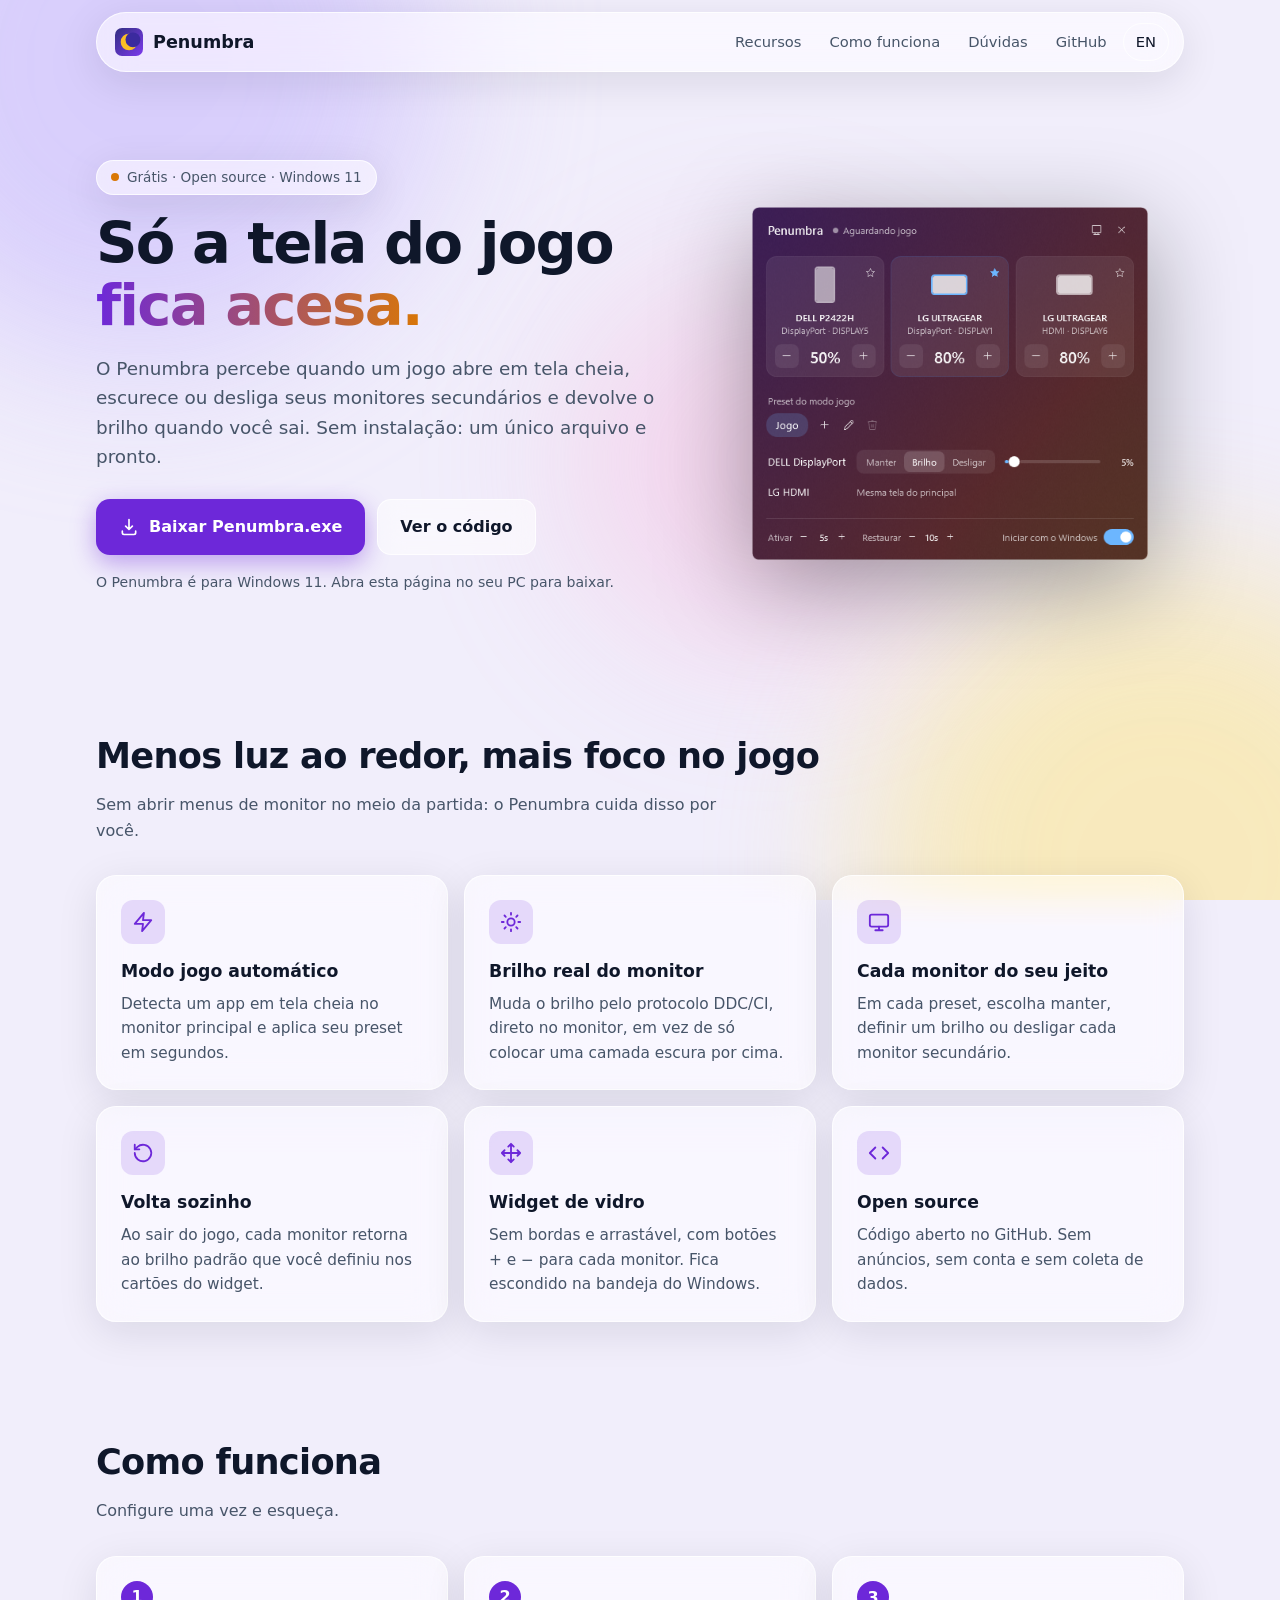
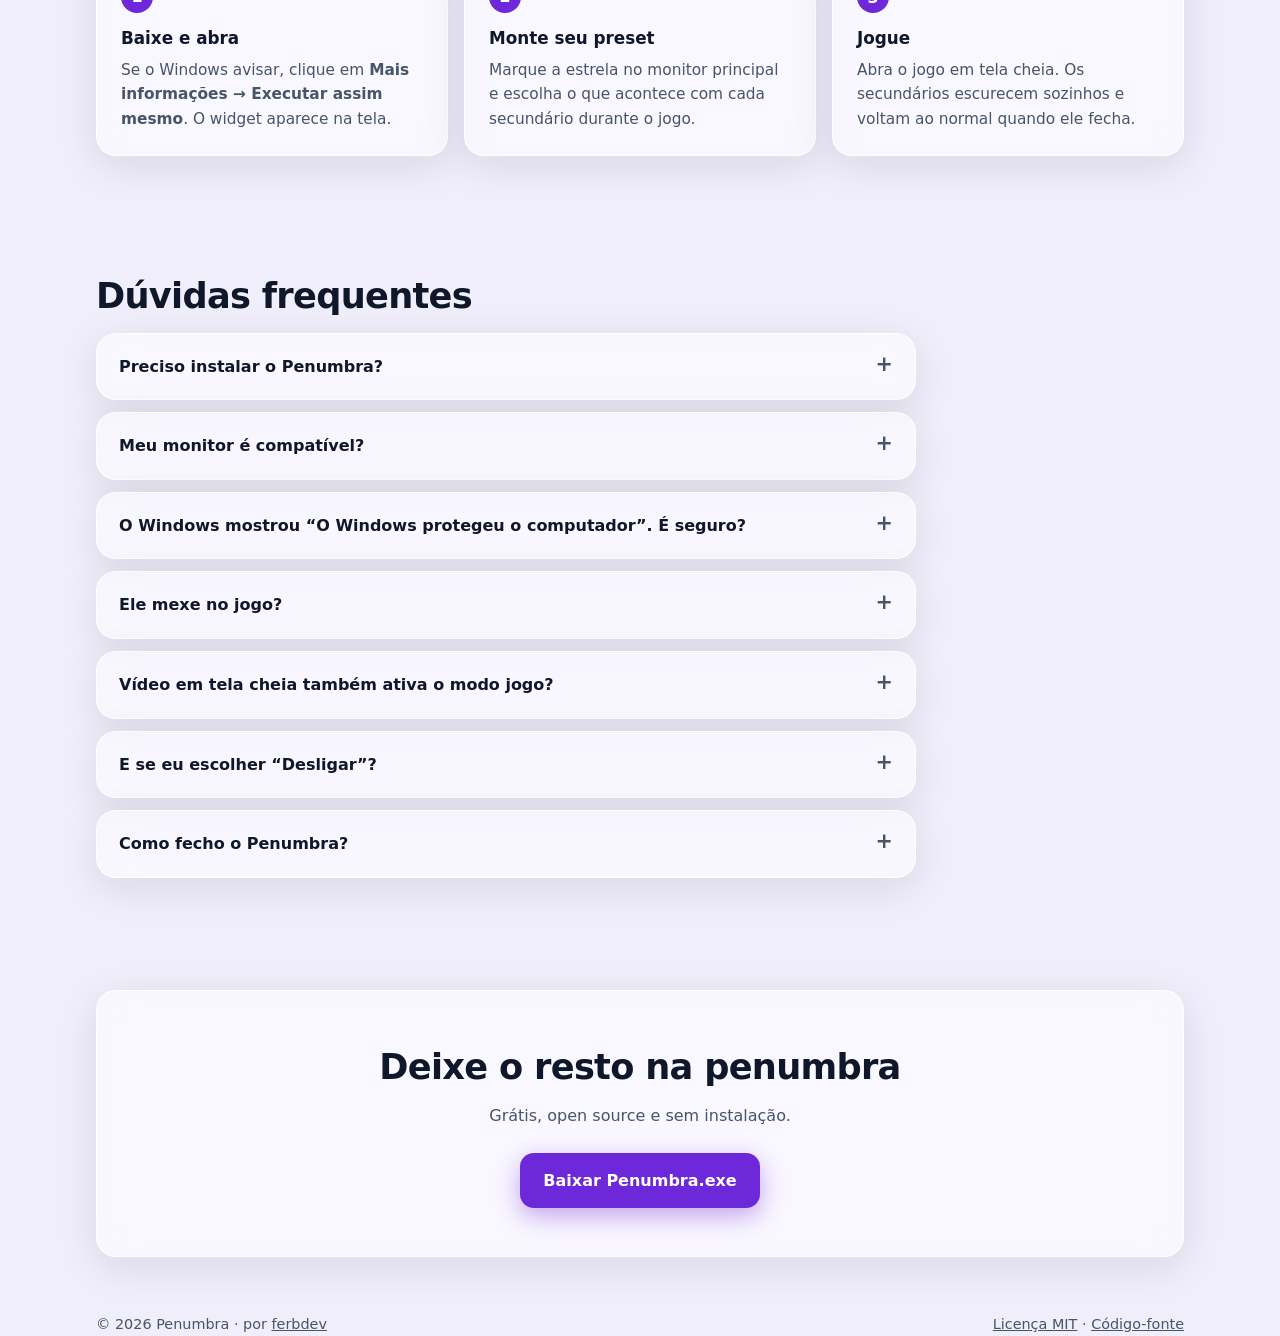
==== site/index.html @ 664ada7e "Primeira versao do Penumbra" ====
<!doctype html>
<html lang="pt-BR">
<head>
  <meta charset="utf-8">
  <meta name="viewport" content="width=device-width, initial-scale=1">
  <title>Penumbra: escureça os monitores secundários enquanto joga (grátis)</title>
  <meta name="description" content="Penumbra é um widget gratuito e open source para Windows 11 que detecta o jogo em tela cheia, escurece ou desliga os monitores secundários e restaura o brilho ao sair. Portátil: um único .exe.">
  <meta name="keywords" content="brilho monitor secundário, escurecer monitor jogando, controle de brilho windows, ddc/ci, modo jogo, múltiplos monitores, widget windows, grátis, open source">
  <meta name="theme-color" content="#f1eefb" media="(prefers-color-scheme: light)">
  <meta name="theme-color" content="#0c0a14" media="(prefers-color-scheme: dark)">
  <link rel="canonical" href="https://ferbdev.github.io/penumbra/">
  <link rel="alternate" hreflang="pt-BR" href="https://ferbdev.github.io/penumbra/">
  <link rel="alternate" hreflang="en" href="https://ferbdev.github.io/penumbra/en/">
  <link rel="alternate" hreflang="x-default" href="https://ferbdev.github.io/penumbra/en/">
  <link rel="icon" href="assets/favicon.svg" type="image/svg+xml">

  <meta property="og:type" content="website">
  <meta property="og:site_name" content="Penumbra">
  <meta property="og:locale" content="pt_BR">
  <meta property="og:locale:alternate" content="en_US">
  <meta property="og:url" content="https://ferbdev.github.io/penumbra/">
  <meta property="og:title" content="Penumbra: só a tela do jogo fica acesa">
  <meta property="og:description" content="Widget gratuito para Windows 11 que escurece os monitores secundários enquanto você joga. Um único .exe, sem instalação.">
  <meta property="og:image" content="https://ferbdev.github.io/penumbra/assets/og.png">
  <meta property="og:image:width" content="1200">
  <meta property="og:image:height" content="630">
  <meta property="og:image:alt" content="Widget Penumbra com o brilho de cada monitor e o preset do modo jogo">
  <meta name="twitter:card" content="summary_large_image">

  <link rel="stylesheet" href="assets/styles.css">

  <script type="application/ld+json">
  {
    "@context": "https://schema.org",
    "@type": "SoftwareApplication",
    "name": "Penumbra",
    "description": "Widget para Windows que escurece ou desliga os monitores secundários durante jogos em tela cheia e restaura o brilho ao sair.",
    "applicationCategory": "UtilitiesApplication",
    "operatingSystem": "Windows 11",
    "url": "https://ferbdev.github.io/penumbra/",
    "downloadUrl": "https://github.com/ferbdev/penumbra/releases/latest/download/Penumbra.exe",
    "screenshot": "https://ferbdev.github.io/penumbra/assets/widget.png",
    "image": "https://ferbdev.github.io/penumbra/assets/og.png",
    "inLanguage": ["pt-BR", "en"],
    "isAccessibleForFree": true,
    "license": "https://opensource.org/licenses/MIT",
    "offers": { "@type": "Offer", "price": "0", "priceCurrency": "BRL" },
    "author": { "@type": "Person", "name": "ferbdev", "url": "https://github.com/ferbdev" },
    "softwareVersion": "0.1.0",
    "processorRequirements": "x64",
    "sameAs": ["https://github.com/ferbdev/penumbra"]
  }
  </script>
</head>
<body>
  <div class="backdrop" aria-hidden="true"><span></span><span></span><span></span></div>

  <nav class="nav glass" aria-label="Principal">
    <a class="brand" href="./" aria-label="Penumbra, página inicial">
      <img src="assets/favicon.svg" alt="" width="28" height="28">
      Penumbra
    </a>
    <ul class="nav-links">
      <li><a href="#recursos">Recursos</a></li>
      <li><a href="#como-funciona">Como funciona</a></li>
      <li><a href="#faq">Dúvidas</a></li>
      <li><a href="https://github.com/ferbdev/penumbra" rel="noopener">GitHub</a></li>
      <li class="keep"><a class="lang" href="en/" hreflang="en" lang="en">EN</a></li>
    </ul>
  </nav>

  <main class="container">
    <section class="hero">
      <div>
        <span class="eyebrow glass"><span class="dot" aria-hidden="true"></span>Grátis · Open source · Windows 11</span>
        <h1>Só a tela do jogo <span class="grad">fica acesa.</span></h1>
        <p class="lead">
          O Penumbra percebe quando um jogo abre em tela cheia, escurece ou desliga seus monitores secundários
          e devolve o brilho quando você sai. Sem instalação: um único arquivo e pronto.
        </p>
        <div class="cta">
          <a class="btn btn-primary" href="https://github.com/ferbdev/penumbra/releases/latest/download/Penumbra.exe" data-action="download">
            <svg viewBox="0 0 24 24" fill="none" stroke="currentColor" stroke-width="2" stroke-linecap="round" stroke-linejoin="round" aria-hidden="true"><path d="M12 3v12m0 0-4-4m4 4 4-4M4 17v2a2 2 0 0 0 2 2h12a2 2 0 0 0 2-2v-2"/></svg>
            Baixar Penumbra.exe
          </a>
          <a class="btn btn-ghost" href="https://github.com/ferbdev/penumbra" rel="noopener">Ver o código</a>
        </div>
        <p class="meta" data-platform-note>Portátil · Windows 11 64 bits · não precisa instalar nada</p>
      </div>

      <div class="showcase">
        <img src="assets/widget.png" alt="Widget Penumbra com um cartão de brilho para cada monitor e o preset do modo jogo" width="500" height="445" fetchpriority="high">
      </div>
    </section>

    <section id="recursos" aria-labelledby="recursos-titulo">
      <h2 class="section-title" id="recursos-titulo">Menos luz ao redor, mais foco no jogo</h2>
      <p class="section-sub">Sem abrir menus de monitor no meio da partida: o Penumbra cuida disso por você.</p>
      <ul class="features">
        <li class="feature glass">
          <div class="icon"><svg viewBox="0 0 24 24" fill="none" stroke="currentColor" stroke-width="2" stroke-linecap="round" stroke-linejoin="round" aria-hidden="true"><path d="M13 2 3 14h9l-1 8 10-12h-9z"/></svg></div>
          <h3>Modo jogo automático</h3>
          <p>Detecta um app em tela cheia no monitor principal e aplica seu preset em segundos.</p>
        </li>
        <li class="feature glass">
          <div class="icon"><svg viewBox="0 0 24 24" fill="none" stroke="currentColor" stroke-width="2" stroke-linecap="round" aria-hidden="true"><circle cx="12" cy="12" r="4"/><path d="M12 2v2M12 20v2M4.9 4.9l1.4 1.4M17.7 17.7l1.4 1.4M2 12h2M20 12h2M4.9 19.1l1.4-1.4M17.7 6.3l1.4-1.4"/></svg></div>
          <h3>Brilho real do monitor</h3>
          <p>Muda o brilho pelo protocolo DDC/CI, direto no monitor, em vez de só colocar uma camada escura por cima.</p>
        </li>
        <li class="feature glass">
          <div class="icon"><svg viewBox="0 0 24 24" fill="none" stroke="currentColor" stroke-width="2" stroke-linecap="round" stroke-linejoin="round" aria-hidden="true"><rect x="2" y="4" width="20" height="13" rx="2"/><path d="M8 21h8M12 17v4"/></svg></div>
          <h3>Cada monitor do seu jeito</h3>
          <p>Em cada preset, escolha manter, definir um brilho ou desligar cada monitor secundário.</p>
        </li>
        <li class="feature glass">
          <div class="icon"><svg viewBox="0 0 24 24" fill="none" stroke="currentColor" stroke-width="2" stroke-linecap="round" stroke-linejoin="round" aria-hidden="true"><path d="M3 12a9 9 0 1 0 3-6.7L3 8"/><path d="M3 3v5h5"/></svg></div>
          <h3>Volta sozinho</h3>
          <p>Ao sair do jogo, cada monitor retorna ao brilho padrão que você definiu nos cartões do widget.</p>
        </li>
        <li class="feature glass">
          <div class="icon"><svg viewBox="0 0 24 24" fill="none" stroke="currentColor" stroke-width="2" stroke-linecap="round" stroke-linejoin="round" aria-hidden="true"><path d="M5 9l-3 3 3 3M9 5l3-3 3 3M15 19l-3 3-3-3M19 9l3 3-3 3M2 12h20M12 2v20"/></svg></div>
          <h3>Widget de vidro</h3>
          <p>Sem bordas e arrastável, com botões + e − para cada monitor. Fica escondido na bandeja do Windows.</p>
        </li>
        <li class="feature glass">
          <div class="icon"><svg viewBox="0 0 24 24" fill="none" stroke="currentColor" stroke-width="2" stroke-linecap="round" stroke-linejoin="round" aria-hidden="true"><path d="M16 18l6-6-6-6M8 6l-6 6 6 6"/></svg></div>
          <h3>Open source</h3>
          <p>Código aberto no GitHub. Sem anúncios, sem conta e sem coleta de dados.</p>
        </li>
      </ul>
    </section>

    <section id="como-funciona" aria-labelledby="como-titulo">
      <h2 class="section-title" id="como-titulo">Como funciona</h2>
      <p class="section-sub">Configure uma vez e esqueça.</p>
      <ol class="steps">
        <li class="step glass">
          <h3>Baixe e abra</h3>
          <p>Se o Windows avisar, clique em <strong>Mais informações → Executar assim mesmo</strong>. O widget aparece na tela.</p>
        </li>
        <li class="step glass">
          <h3>Monte seu preset</h3>
          <p>Marque a estrela no monitor principal e escolha o que acontece com cada secundário durante o jogo.</p>
        </li>
        <li class="step glass">
          <h3>Jogue</h3>
          <p>Abra o jogo em tela cheia. Os secundários escurecem sozinhos e voltam ao normal quando ele fecha.</p>
        </li>
      </ol>
    </section>

    <section id="faq" aria-labelledby="faq-titulo">
      <h2 class="section-title" id="faq-titulo">Dúvidas frequentes</h2>
      <div class="faq">
        <details class="glass">
          <summary>Preciso instalar o Penumbra?</summary>
          <p>Não. É um único arquivo <code>Penumbra.exe</code> com tudo embutido, inclusive o .NET. Basta baixar e abrir. Ele não pede permissão de administrador.</p>
        </details>
        <details class="glass">
          <summary>Meu monitor é compatível?</summary>
          <p>O monitor precisa aceitar DDC/CI, recurso comum em monitores externos e que às vezes precisa ser ligado no menu do próprio monitor. Telas de notebook, alguns adaptadores e algumas docks não oferecem esse controle. Quando não há resposta, o cartão mostra N/D.</p>
        </details>
        <details class="glass">
          <summary>O Windows mostrou “O Windows protegeu o computador”. É seguro?</summary>
          <p>Esse aviso do SmartScreen aparece para programas novos que ainda não têm assinatura digital. O código do Penumbra é aberto e o executável é gerado automaticamente no GitHub a partir dele, com o hash SHA-256 publicado em cada versão. Clique em <strong>Mais informações → Executar assim mesmo</strong>.</p>
        </details>
        <details class="glass">
          <summary>Ele mexe no jogo?</summary>
          <p>Não. O Penumbra só verifica se a janela ativa cobre o monitor principal. Ele não injeta nada no jogo e não lê a memória dele.</p>
        </details>
        <details class="glass">
          <summary>Vídeo em tela cheia também ativa o modo jogo?</summary>
          <p>Sim, porque a detecção é por tela cheia. Para assistir sem ativar, use <strong>Pausar detecção</strong> no menu do ícone da bandeja.</p>
        </details>
        <details class="glass">
          <summary>E se eu escolher “Desligar”?</summary>
          <p>Alguns monitores só voltam pelo botão físico, ou fazem o Windows mover as janelas abertas. Se isso acontecer com o seu, use brilho 0% no preset.</p>
        </details>
        <details class="glass">
          <summary>Como fecho o Penumbra?</summary>
          <p>O X do widget só o esconde. Para fechar de vez, clique com o botão direito no ícone da bandeja e escolha <strong>Sair</strong>.</p>
        </details>
      </div>
    </section>

    <section aria-labelledby="final-titulo">
      <div class="final-cta glass">
        <h2 class="section-title" id="final-titulo">Deixe o resto na penumbra</h2>
        <p class="section-sub" style="margin: 0 auto 24px;">Grátis, open source e sem instalação.</p>
        <div class="cta">
          <a class="btn btn-primary" href="https://github.com/ferbdev/penumbra/releases/latest/download/Penumbra.exe" data-action="download">Baixar Penumbra.exe</a>
        </div>
      </div>
    </section>
  </main>

  <footer class="container">
    <div class="row">
      <span>© 2026 Penumbra · por <a href="https://github.com/ferbdev" rel="noopener">ferbdev</a></span>
      <span><a href="https://github.com/ferbdev/penumbra/blob/main/LICENSE" rel="noopener">Licença MIT</a> · <a href="https://github.com/ferbdev/penumbra" rel="noopener">Código-fonte</a></span>
    </div>
  </footer>

  <script src="assets/app.js" defer></script>
</body>
</html>
---- site/assets/styles.css ----
:root {
  --bg: #f1eefb;
  --text: #0f172a;
  --muted: #475569;
  --accent: #6d28d9;
  --accent-2: #d97706;
  --accent-contrast: #ffffff;
  --glass: rgba(255, 255, 255, 0.55);
  --glass-strong: rgba(255, 255, 255, 0.72);
  --glass-border: rgba(255, 255, 255, 0.75);
  --shadow: 0 10px 40px rgba(15, 23, 42, 0.10);
  --blob-1: #c4b5fd;
  --blob-2: #fde68a;
  --blob-3: #f9a8d4;
  --radius: 20px;
  --max: 1120px;
  color-scheme: light;
}

@media (prefers-color-scheme: dark) {
  :root {
    --bg: #0c0a14;
    --text: #f1f5f9;
    --muted: #94a3b8;
    --accent: #a78bfa;
    --accent-2: #fbbf24;
    --accent-contrast: #0c0a14;
    --glass: rgba(24, 28, 37, 0.55);
    --glass-strong: rgba(24, 28, 37, 0.75);
    --glass-border: rgba(255, 255, 255, 0.08);
    --shadow: 0 10px 40px rgba(0, 0, 0, 0.45);
    --blob-1: #4c1d95;
    --blob-2: #b45309;
    --blob-3: #312e81;
    color-scheme: dark;
  }
}

* { box-sizing: border-box; }

html { scroll-behavior: smooth; }

body {
  margin: 0;
  min-height: 100vh;
  background: var(--bg);
  color: var(--text);
  font-family: "Segoe UI Variable Text", "Segoe UI", system-ui, -apple-system, Roboto, "Helvetica Neue", Arial, sans-serif;
  line-height: 1.6;
  -webkit-font-smoothing: antialiased;
  overflow-x: hidden;
}

/* Manchas de cor desfocadas atrás do vidro */
.backdrop {
  position: fixed;
  inset: 0;
  z-index: -1;
  overflow: hidden;
  pointer-events: none;
}
.backdrop span {
  position: absolute;
  width: 46vmax;
  height: 46vmax;
  border-radius: 50%;
  filter: blur(80px);
  opacity: 0.55;
}
.backdrop span:nth-child(1) { background: var(--blob-1); top: -18vmax; left: -12vmax; }
.backdrop span:nth-child(2) { background: var(--blob-2); bottom: -20vmax; right: -14vmax; }
.backdrop span:nth-child(3) { background: var(--blob-3); top: 30%; left: 45%; width: 30vmax; height: 30vmax; opacity: 0.35; }

.glass {
  background: var(--glass);
  border: 1px solid var(--glass-border);
  border-radius: var(--radius);
  box-shadow: var(--shadow);
  -webkit-backdrop-filter: blur(18px) saturate(160%);
  backdrop-filter: blur(18px) saturate(160%);
}

.container {
  width: 100%;
  max-width: var(--max);
  margin: 0 auto;
  padding: 0 16px;
}

a { color: var(--accent); }

/* Navegação */
.nav {
  position: sticky;
  top: 12px;
  z-index: 10;
  margin: 12px auto 0;
  max-width: calc(var(--max) - 32px);
  width: calc(100% - 32px);
  display: flex;
  align-items: center;
  justify-content: space-between;
  gap: 12px;
  padding: 10px 14px 10px 18px;
  border-radius: 999px;
}
.brand {
  display: flex;
  align-items: center;
  gap: 10px;
  font-weight: 700;
  font-size: 1.1rem;
  color: var(--text);
  text-decoration: none;
}
.brand img { width: 28px; height: 28px; }
.nav-links {
  display: flex;
  align-items: center;
  gap: 4px;
  list-style: none;
  margin: 0;
  padding: 0;
}
.nav-links a {
  display: block;
  padding: 6px 12px;
  border-radius: 999px;
  color: var(--muted);
  text-decoration: none;
  font-size: 0.92rem;
}
.nav-links a:hover { color: var(--text); background: var(--glass-strong); }
.nav-links .lang { border: 1px solid var(--glass-border); color: var(--text); }

/* Hero */
.hero {
  display: grid;
  grid-template-columns: 1.1fr 0.9fr;
  align-items: center;
  gap: 48px;
  padding: 88px 0 64px;
}
.eyebrow {
  display: inline-flex;
  align-items: center;
  gap: 8px;
  padding: 6px 14px;
  border-radius: 999px;
  font-size: 0.85rem;
  color: var(--muted);
}
.eyebrow .dot {
  width: 8px;
  height: 8px;
  border-radius: 50%;
  background: var(--accent-2);
  box-shadow: 0 0 0 0 var(--accent-2);
  animation: beat 1.6s ease-out infinite;
}
h1 {
  font-size: clamp(2.2rem, 5vw, 3.6rem);
  line-height: 1.08;
  letter-spacing: -0.03em;
  margin: 18px 0 16px;
}
h1 .grad {
  background: linear-gradient(90deg, var(--accent), var(--accent-2));
  -webkit-background-clip: text;
  background-clip: text;
  color: transparent;
}
.lead {
  font-size: 1.15rem;
  color: var(--muted);
  max-width: 34em;
  margin: 0 0 28px;
}
.cta {
  display: flex;
  flex-wrap: wrap;
  gap: 12px;
  align-items: center;
}
.btn {
  display: inline-flex;
  align-items: center;
  gap: 10px;
  padding: 14px 22px;
  border-radius: 14px;
  border: 1px solid transparent;
  font: inherit;
  font-weight: 600;
  font-size: 1rem;
  text-decoration: none;
  cursor: pointer;
  transition: transform 0.15s ease, box-shadow 0.15s ease, background 0.15s ease;
}
.btn svg { width: 20px; height: 20px; flex: none; }
.btn-primary {
  background: var(--accent);
  color: var(--accent-contrast);
  box-shadow: 0 8px 24px color-mix(in srgb, var(--accent) 40%, transparent);
}
.btn-primary:hover { transform: translateY(-1px); }
.btn-primary:disabled { opacity: 0.5; cursor: not-allowed; transform: none; }
.btn-ghost {
  background: var(--glass);
  border-color: var(--glass-border);
  color: var(--text);
  -webkit-backdrop-filter: blur(12px);
  backdrop-filter: blur(12px);
}
.btn-ghost:hover { background: var(--glass-strong); }
.btn:focus-visible { outline: 3px solid color-mix(in srgb, var(--accent) 50%, transparent); outline-offset: 2px; }
.meta {
  margin-top: 16px;
  font-size: 0.88rem;
  color: var(--muted);
}

.showcase {
  position: relative;
  display: grid;
  place-items: center;
  padding: 36px;
}
.showcase img {
  width: 100%;
  max-width: 480px;
  height: auto;
  filter: drop-shadow(0 24px 48px rgba(0, 0, 0, 0.35));
  animation: float 6s ease-in-out infinite;
}

/* Seções */
section { padding: 56px 0; }
.section-title {
  font-size: clamp(1.6rem, 3vw, 2.2rem);
  letter-spacing: -0.02em;
  margin: 0 0 8px;
}
.section-sub { color: var(--muted); margin: 0 0 32px; max-width: 40em; }

.features {
  display: grid;
  grid-template-columns: repeat(3, 1fr);
  gap: 16px;
  list-style: none;
  padding: 0;
  margin: 0;
}
.feature { padding: 24px; }
.feature .icon {
  display: grid;
  place-items: center;
  width: 44px;
  height: 44px;
  border-radius: 12px;
  background: color-mix(in srgb, var(--accent) 14%, transparent);
  color: var(--accent);
  margin-bottom: 14px;
}
.feature .icon svg { width: 22px; height: 22px; }
.feature h3 { margin: 0 0 6px; font-size: 1.08rem; }
.feature p { margin: 0; color: var(--muted); font-size: 0.96rem; }

.steps {
  display: grid;
  grid-template-columns: repeat(3, 1fr);
  gap: 16px;
  counter-reset: step;
  list-style: none;
  padding: 0;
  margin: 0;
}
.step { padding: 24px; position: relative; }
.step::before {
  counter-increment: step;
  content: counter(step);
  display: grid;
  place-items: center;
  width: 32px;
  height: 32px;
  border-radius: 50%;
  background: var(--accent);
  color: var(--accent-contrast);
  font-weight: 700;
  margin-bottom: 12px;
}
.step h3 { margin: 0 0 6px; font-size: 1.05rem; }
.step p { margin: 0; color: var(--muted); font-size: 0.96rem; }

.faq { display: grid; gap: 12px; max-width: 820px; }
.faq details { padding: 4px 22px; }
.faq summary {
  cursor: pointer;
  padding: 16px 0;
  font-weight: 600;
  list-style: none;
  display: flex;
  justify-content: space-between;
  gap: 16px;
}
.faq summary::-webkit-details-marker { display: none; }
.faq summary::after { content: "+"; color: var(--muted); font-size: 1.3rem; line-height: 1; }
.faq details[open] summary::after { content: "−"; }
.faq details p { margin: 0 0 16px; color: var(--muted); }

.final-cta {
  text-align: center;
  padding: 48px 24px;
}
.final-cta .cta { justify-content: center; }

footer {
  padding: 32px 0 48px;
  color: var(--muted);
  font-size: 0.9rem;
}
footer .row { display: flex; flex-wrap: wrap; justify-content: space-between; gap: 12px; }
footer a { color: var(--muted); }

.sr-only {
  position: absolute;
  width: 1px;
  height: 1px;
  padding: 0;
  margin: -1px;
  overflow: hidden;
  clip: rect(0, 0, 0, 0);
  border: 0;
}

/* Guia pós-download: seta para a área de downloads do navegador (canto superior direito) */
.download-guide {
  position: fixed;
  top: 0;
  right: 0;
  z-index: 30;
  width: min(400px, 100%);
  padding: 8px 16px 16px;
  pointer-events: none;
  opacity: 0;
  visibility: hidden;
  transform: translateY(-12px);
  transition: opacity 0.25s ease, transform 0.25s ease, visibility 0s linear 0.25s;
}
.download-guide.show {
  opacity: 1;
  visibility: visible;
  transform: none;
  transition: opacity 0.25s ease, transform 0.25s ease;
}
.guide-arrow {
  display: flex;
  justify-content: flex-end;
  padding-right: 24px;
  color: var(--accent);
}
.guide-arrow svg {
  width: 48px;
  height: 48px;
  filter: drop-shadow(0 4px 12px color-mix(in srgb, var(--accent) 45%, transparent));
  animation: nudge 1.2s ease-in-out infinite;
}
.guide-panel {
  position: relative;
  margin-top: 4px;
  padding: 20px 20px 18px;
  max-height: calc(100vh - 80px);
  overflow-x: hidden;
  overflow-y: auto;
  background: var(--glass-strong);
  pointer-events: auto;
}
.guide-panel h4 { margin: 0 32px 10px 0; font-size: 1.08rem; }
.guide-close {
  position: absolute;
  top: 8px;
  right: 10px;
  border: 0;
  background: none;
  color: var(--muted);
  font-size: 1.4rem;
  line-height: 1;
  cursor: pointer;
}
.guide-notice {
  margin: 0 0 12px;
  padding: 10px 12px;
  border-radius: 12px;
  background: color-mix(in srgb, var(--accent) 12%, transparent);
  font-size: 0.92rem;
}
.guide-steps {
  margin: 0;
  padding-left: 22px;
  display: grid;
  gap: 12px;
  font-size: 0.94rem;
}
.guide-steps li::marker { color: var(--accent); font-weight: 700; }
.guide-hint {
  display: block;
  margin-top: 4px;
  color: var(--muted);
  font-size: 0.86rem;
}
kbd {
  display: inline-block;
  padding: 1px 6px;
  border: 1px solid var(--glass-border);
  border-bottom-width: 2px;
  border-radius: 6px;
  background: var(--glass);
  font-family: inherit;
  font-size: 0.82em;
}
/* Miniatura do aviso do SmartScreen, com "Mais informações" em destaque */
.smartscreen-mock {
  display: grid;
  gap: 6px;
  margin-top: 8px;
  padding: 12px 14px;
  border-radius: 10px;
  background: #0b5ba8;
  color: #fff;
  font-size: 0.82rem;
}
.ss-title { font-size: 0.98rem; }
.ss-more {
  justify-self: start;
  padding: 0 4px;
  border-radius: 4px;
  text-decoration: underline;
  outline: 2px solid #facc15;
  outline-offset: 2px;
  animation: highlight 1.6s ease-in-out infinite;
}
.ss-run {
  justify-self: end;
  padding: 4px 12px;
  border: 2px solid #facc15;
  background: #fff;
  color: #0b0e14;
  font-weight: 600;
}
.guide-next { margin: 14px 0 0; color: var(--muted); font-size: 0.88rem; }
.guide-actions { display: flex; flex-wrap: wrap; gap: 8px; margin-top: 14px; }
.guide-actions .btn { padding: 10px 16px; font-size: 0.92rem; }

@keyframes nudge { 0%, 100% { transform: translate(0, 0); } 50% { transform: translate(6px, -6px); } }
@keyframes highlight { 0%, 100% { outline-color: #facc15; } 50% { outline-color: transparent; } }
@keyframes float { 0%, 100% { transform: translateY(0); } 50% { transform: translateY(-10px); } }
@keyframes beat {
  0% { box-shadow: 0 0 0 0 color-mix(in srgb, var(--accent-2) 60%, transparent); }
  100% { box-shadow: 0 0 0 10px transparent; }
}

@media (prefers-reduced-motion: reduce) {
  *, *::before, *::after { animation: none !important; transition: none !important; }
}

@media (max-width: 900px) {
  .hero { grid-template-columns: 1fr; padding: 56px 0 32px; gap: 24px; text-align: center; }
  .lead { margin-left: auto; margin-right: auto; }
  .cta { justify-content: center; }
  .features, .steps { grid-template-columns: 1fr 1fr; }
}

@media (max-width: 640px) {
  .nav-links li:not(.keep) { display: none; }
  .features, .steps { grid-template-columns: 1fr; }
  .btn { width: 100%; justify-content: center; }
}
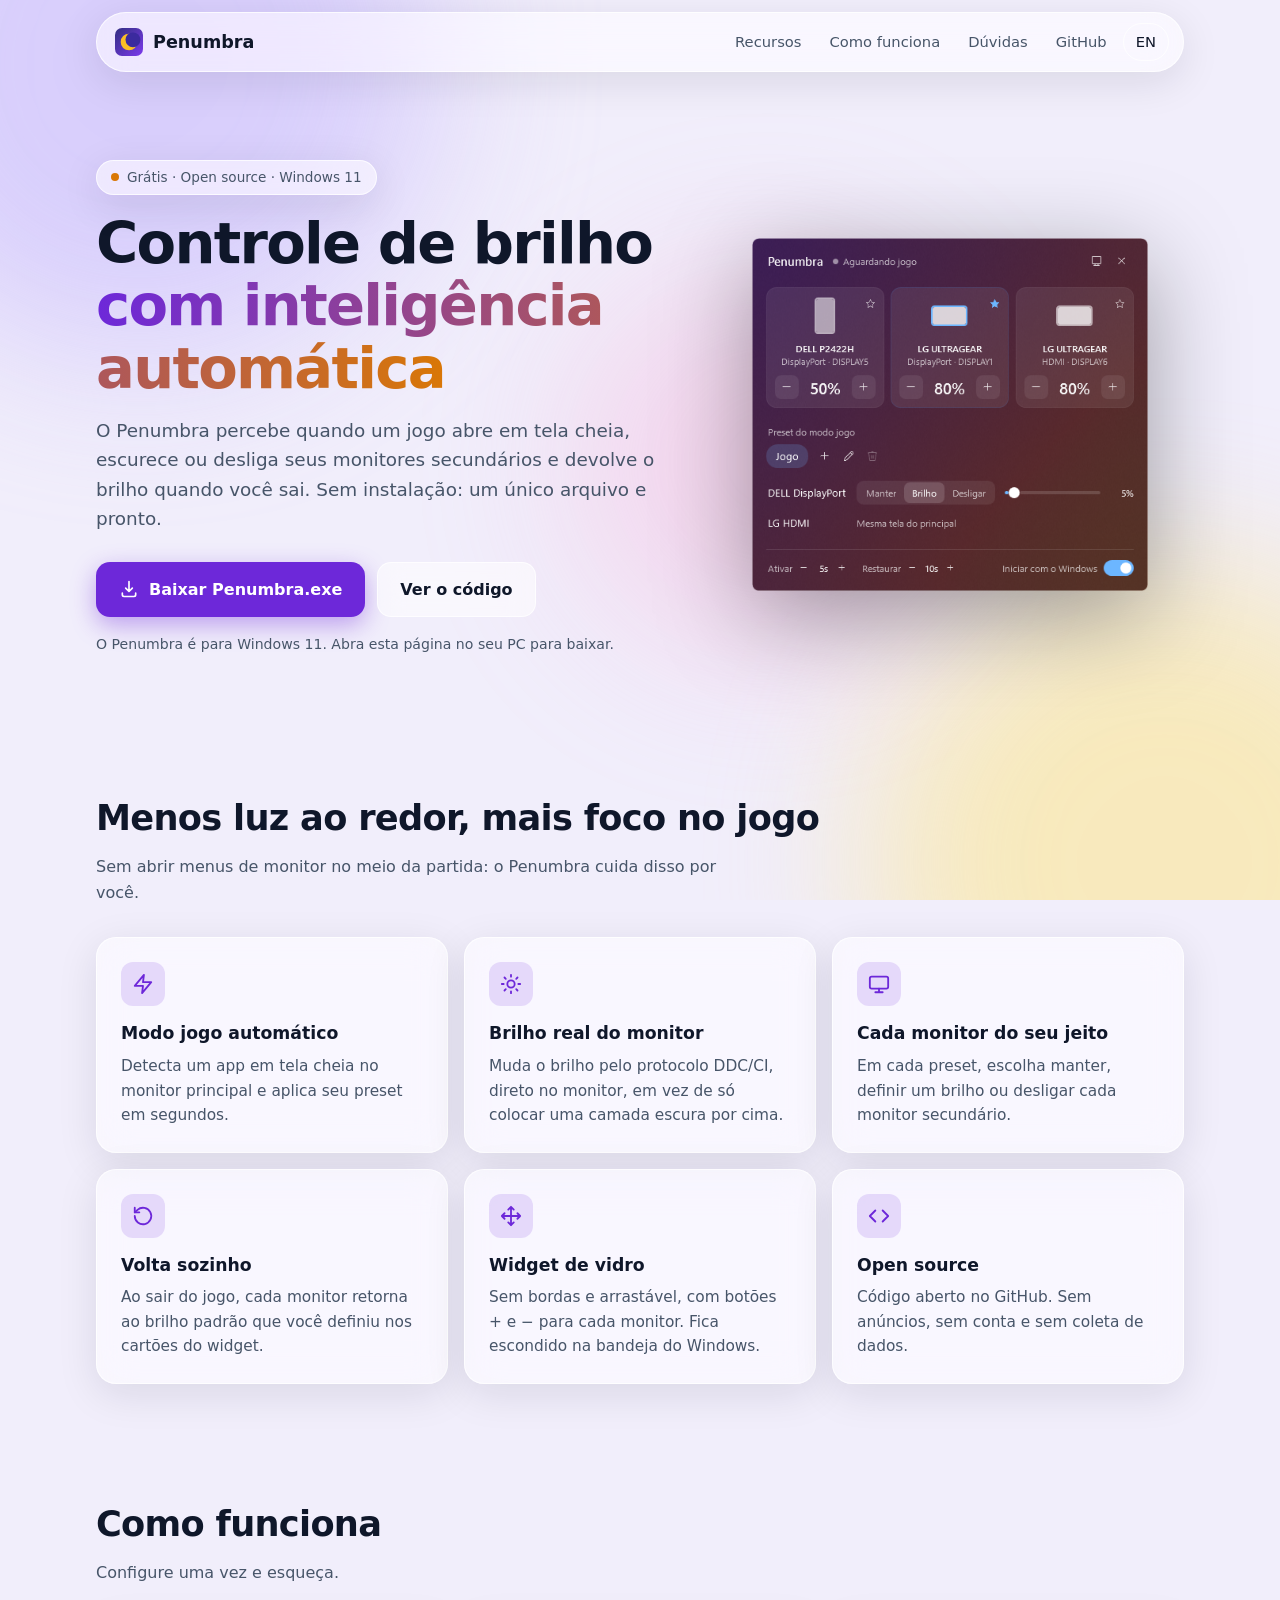
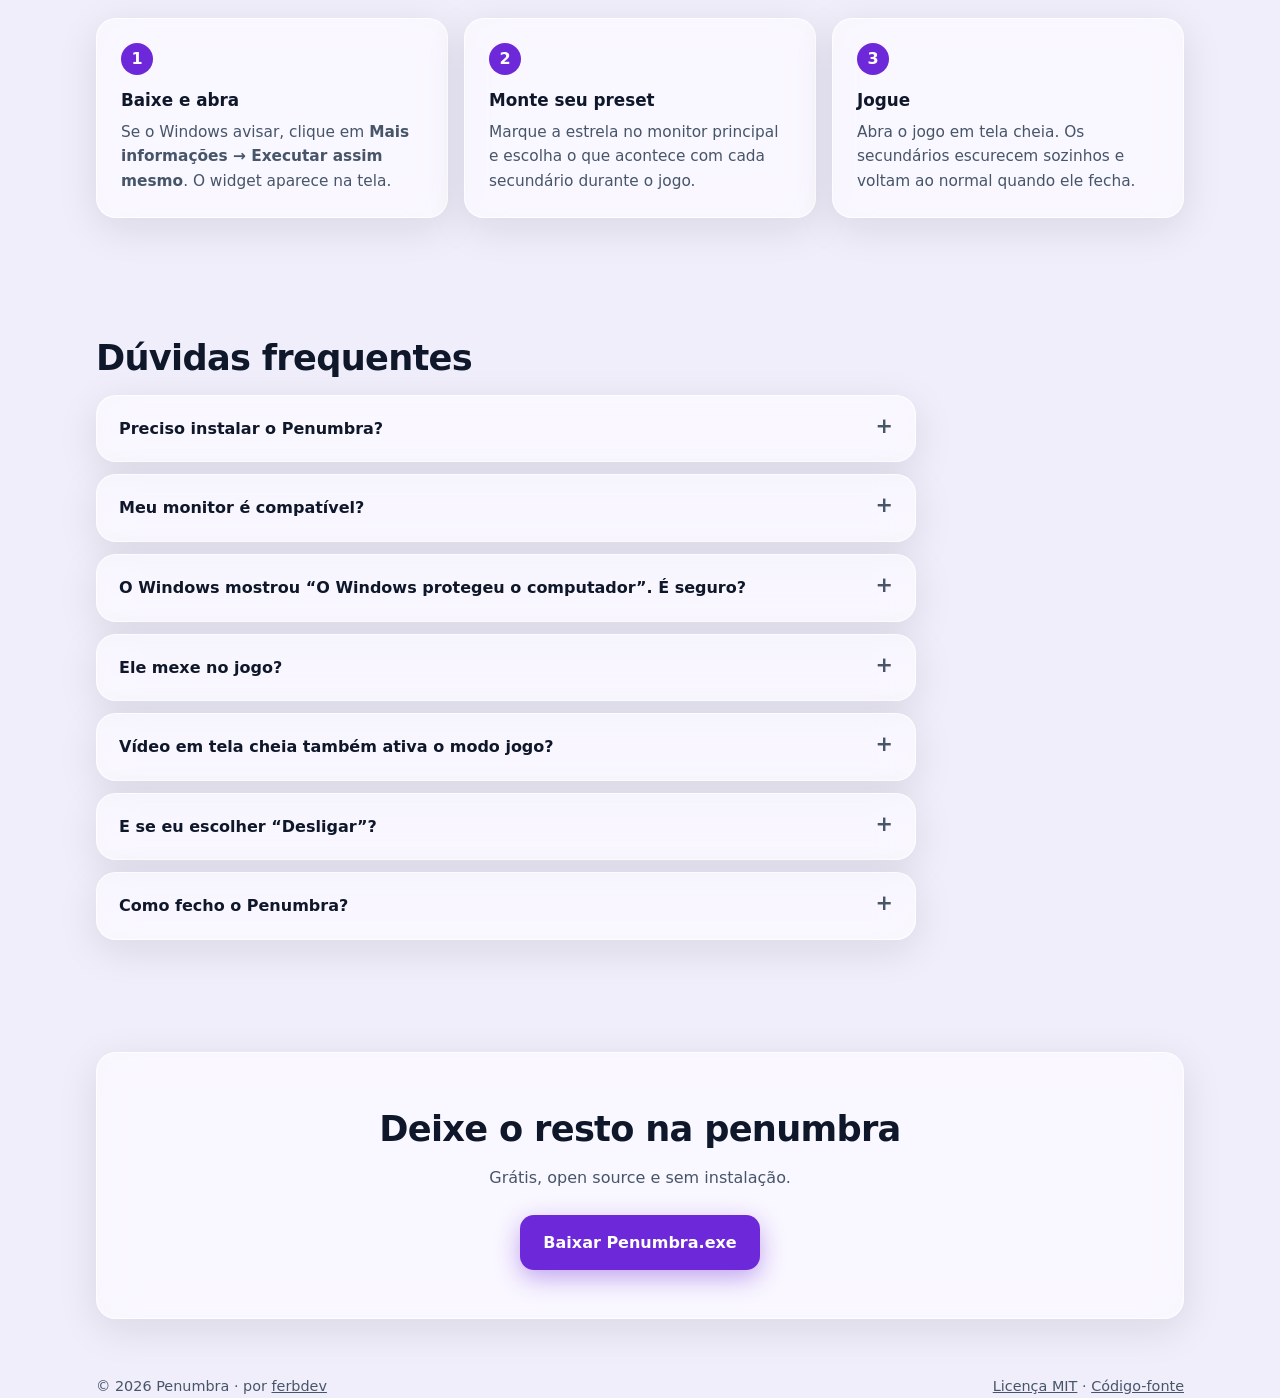
==== commit d7a3e935: "Atualiza o titulo do site" ====
--- a/site/index.html
+++ b/site/index.html
@@ -19,7 +19,7 @@
   <meta property="og:locale" content="pt_BR">
   <meta property="og:locale:alternate" content="en_US">
   <meta property="og:url" content="https://ferbdev.github.io/penumbra/">
-  <meta property="og:title" content="Penumbra: só a tela do jogo fica acesa">
+  <meta property="og:title" content="Penumbra: controle de brilho com inteligência automática">
   <meta property="og:description" content="Widget gratuito para Windows 11 que escurece os monitores secundários enquanto você joga. Um único .exe, sem instalação.">
   <meta property="og:image" content="https://ferbdev.github.io/penumbra/assets/og.png">
   <meta property="og:image:width" content="1200">
@@ -73,7 +73,7 @@
     <section class="hero">
       <div>
         <span class="eyebrow glass"><span class="dot" aria-hidden="true"></span>Grátis · Open source · Windows 11</span>
-        <h1>Só a tela do jogo <span class="grad">fica acesa.</span></h1>
+        <h1>Controle de brilho <span class="grad">com inteligência automática</span></h1>
         <p class="lead">
           O Penumbra percebe quando um jogo abre em tela cheia, escurece ou desliga seus monitores secundários
           e devolve o brilho quando você sai. Sem instalação: um único arquivo e pronto.
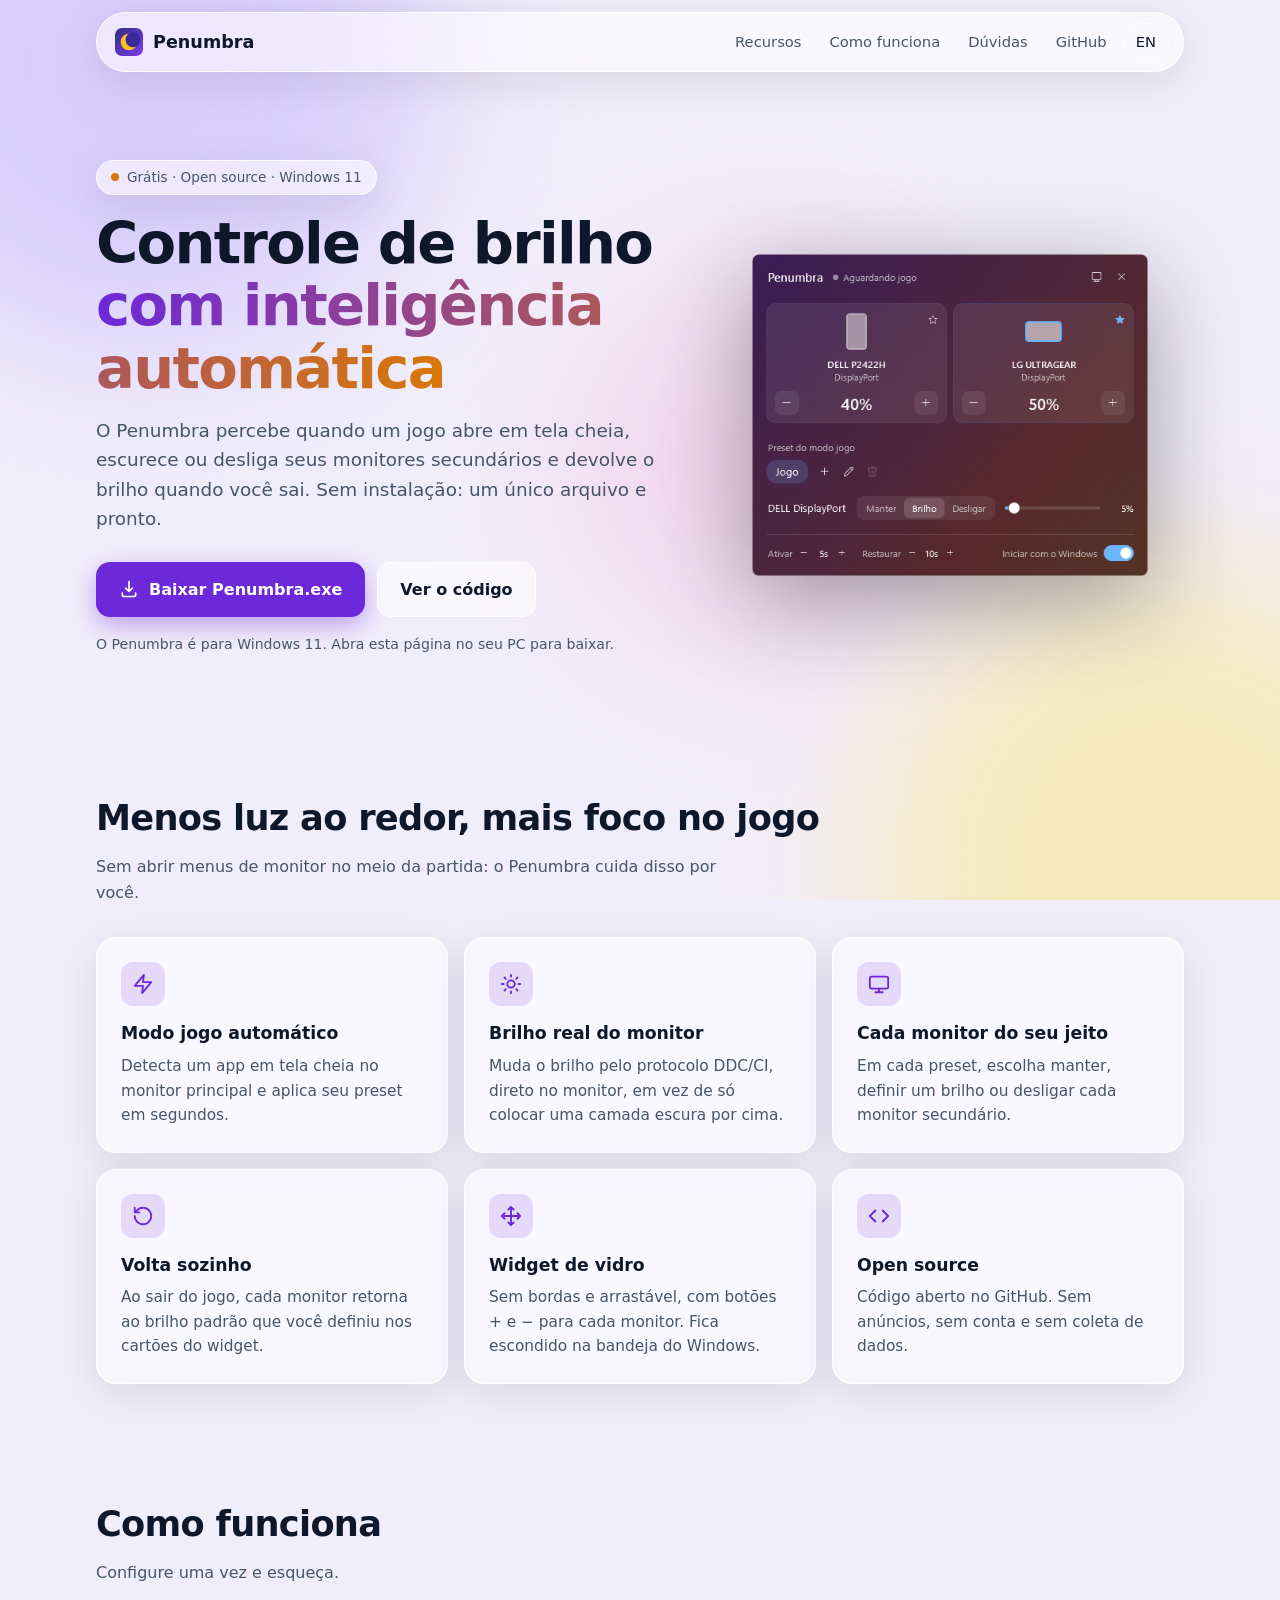
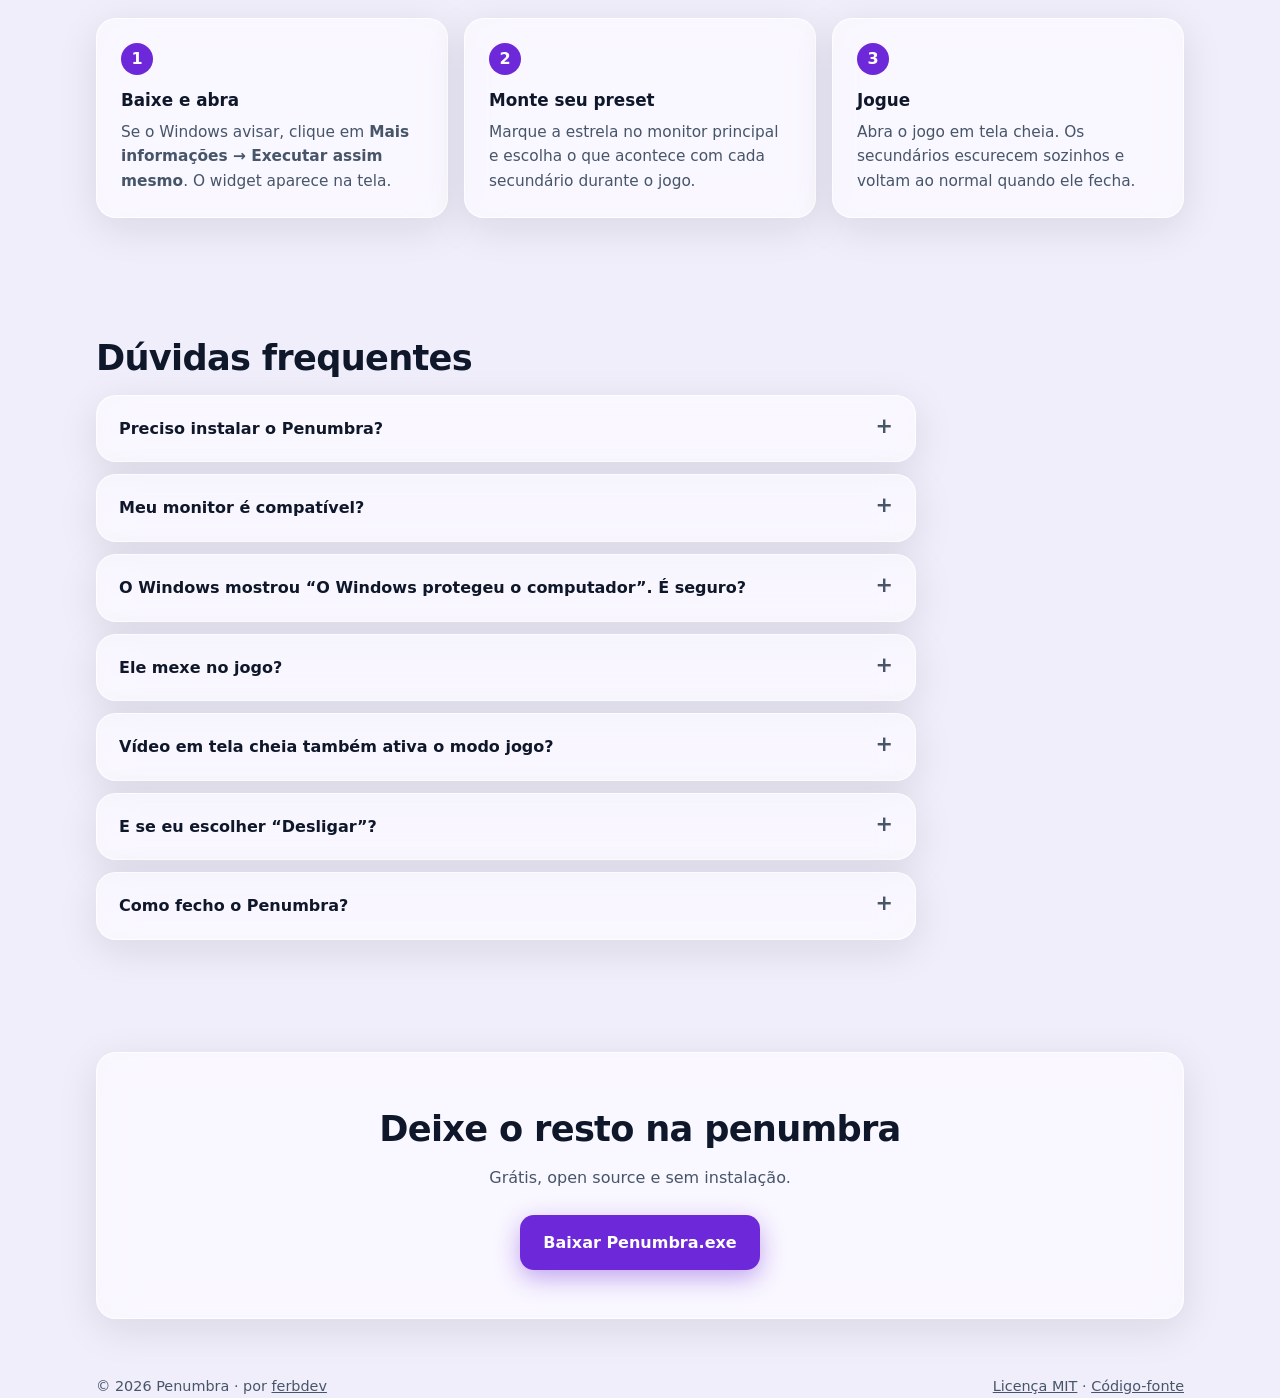
==== commit 31378baa: "Prepara a versao 0.1.1" ====
--- a/site/index.html
+++ b/site/index.html
@@ -46,7 +46,7 @@
     "license": "https://opensource.org/licenses/MIT",
     "offers": { "@type": "Offer", "price": "0", "priceCurrency": "BRL" },
     "author": { "@type": "Person", "name": "ferbdev", "url": "https://github.com/ferbdev" },
-    "softwareVersion": "0.1.0",
+    "softwareVersion": "0.1.1",
     "processorRequirements": "x64",
     "sameAs": ["https://github.com/ferbdev/penumbra"]
   }
@@ -89,7 +89,7 @@
       </div>
 
       <div class="showcase">
-        <img src="assets/widget.png" alt="Widget Penumbra com um cartão de brilho para cada monitor e o preset do modo jogo" width="500" height="445" fetchpriority="high">
+        <img src="assets/widget.png" alt="Widget Penumbra com um cartão de brilho para cada monitor e o preset do modo jogo" width="500" height="407" fetchpriority="high">
       </div>
     </section>
 
